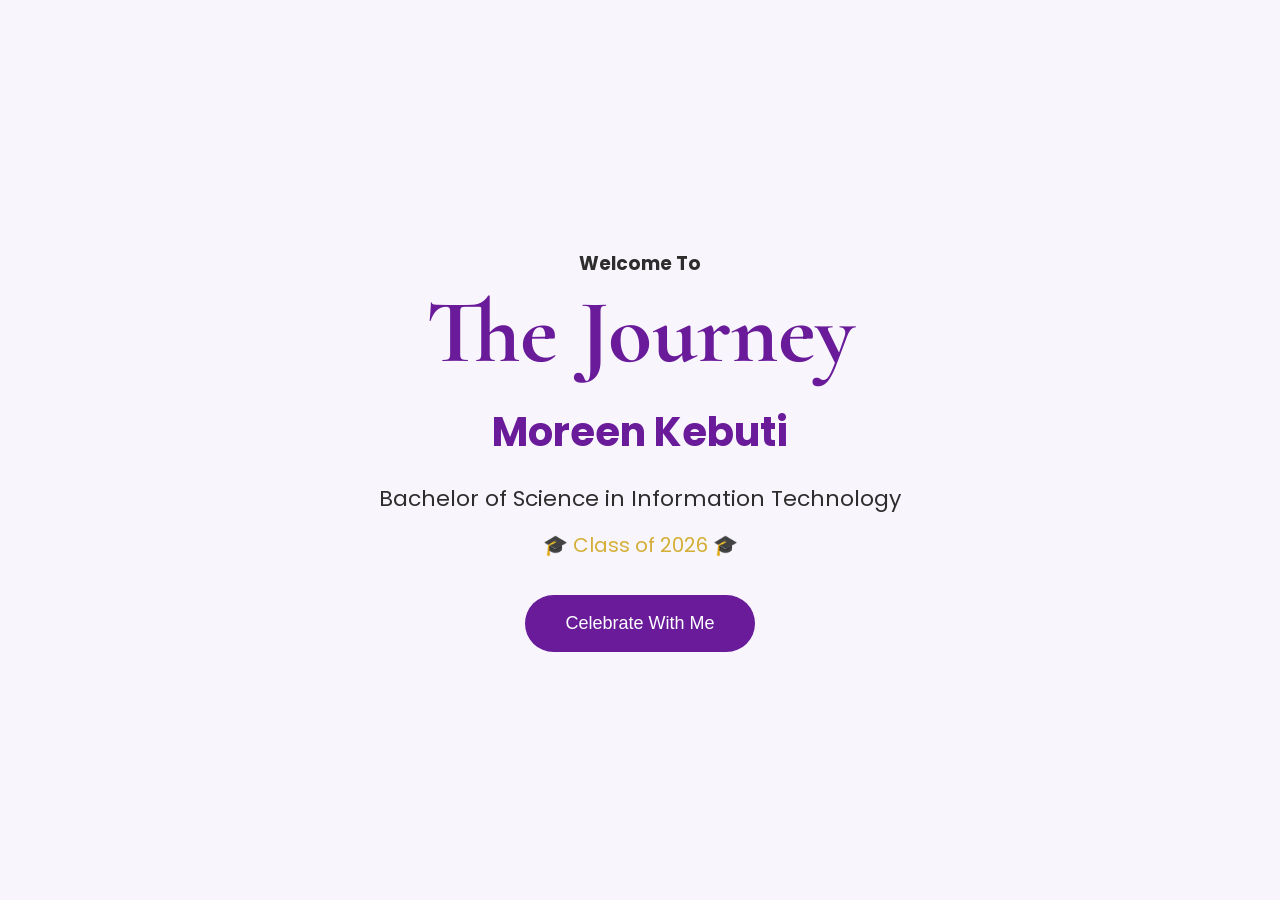
==== index.html @ d780f1f3 "Created hero section and added initial styling" ====
<!DOCTYPE html>
<html lang="en">

<head>

    <meta charset="UTF-8">

    <meta name="viewport"
          content="width=device-width, initial-scale=1.0">

    <title>kebuti Moreen | Graduation 2026</title>

    <link rel="preconnect" href="https://fonts.googleapis.com">

<link rel="preconnect" href="https://fonts.gstatic.com" crossorigin>

<link href="https://fonts.googleapis.com/css2?family=Cormorant+Garamond:wght@500;700&family=Poppins:wght@300;400;500;600&display=swap" rel="stylesheet">

    <link rel="stylesheet"
          href="css/style.css">

</head>

<body>

    <section class="hero">

        <div class="hero-content">

            <h3 class="welcome">
                Welcome To
            </h3>

            <h1 class="title">
                The Journey
            </h1>

            <h2 class="name">
                Moreen Kebuti
            </h2>

            <p class="course">
                Bachelor of Science in Information Technology
            </p>

            <p class="class">
                🎓 Class of 2026 🎓
            </p>

            <button class="btn">
                Celebrate With Me
            </button>

        </div>

    </section>

</body>

</html>
---- css/style.css ----
/* ==========================
   GOOGLE FONT (Coming Soon)
========================== */


/* ==========================
   COLORS
========================== */

:root{

    --primary:#6A1B9A;

    --secondary:#8E44AD;

    --gold:#D4AF37;

    --background:#F8F6FC;

    --text:#2D2D2D;

    --white:#FFFFFF;

}


/* ==========================
   RESET
========================== */

*{

    margin:0;

    padding:0;

    box-sizing:border-box;

}


/* ==========================
   BODY
========================== */

body{

    background:var(--background);

    color:var(--text);
    
    font-family:'Poppins',sans-serif;
}
/* ==========================
   HERO SECTION
========================== */

.hero{

    height:100vh;

    display:flex;

    justify-content:center;

    align-items:center;

    text-align:center;

}

.hero-content{

    max-width:800px;

    animation:fadeUp 1.5s ease;

}
}

.welcome{

    color:var(--gold);

    letter-spacing:3px;

    text-transform:uppercase;

    margin-bottom:15px;

}

.title{

    font-size:90px;

    color:var(--primary);

    margin-bottom:15px;

    font-family:'Cormorant Garamond',serif;

}

.name{

    font-size:40px;

    margin-bottom:20px;

    color:var(--primary);
}

.course{

    font-size:22px;

    margin-bottom:15px;

}

.class{

    font-size:20px;

    color:var(--gold);

    margin-bottom:35px;

}

.btn{

    background:var(--primary);

    color:white;

    border:none;

    padding:18px 40px;

    font-size:18px;

    border-radius:50px;

    cursor:pointer;

    transition:.4s;

}

.btn:hover{

    background:var(--gold);

    color:black;

    transform:translateY(-5px);

    box-shadow:0 15px 30px rgba(0,0,0,.15);


}
/* ==========================
   FADE IN ANIMATION
========================== */

@keyframes fadeUp{

    from{

        opacity:0;

        transform:translateY(40px);

    }

    to{

        opacity:1;

        transform:translateY(0);

    }

}
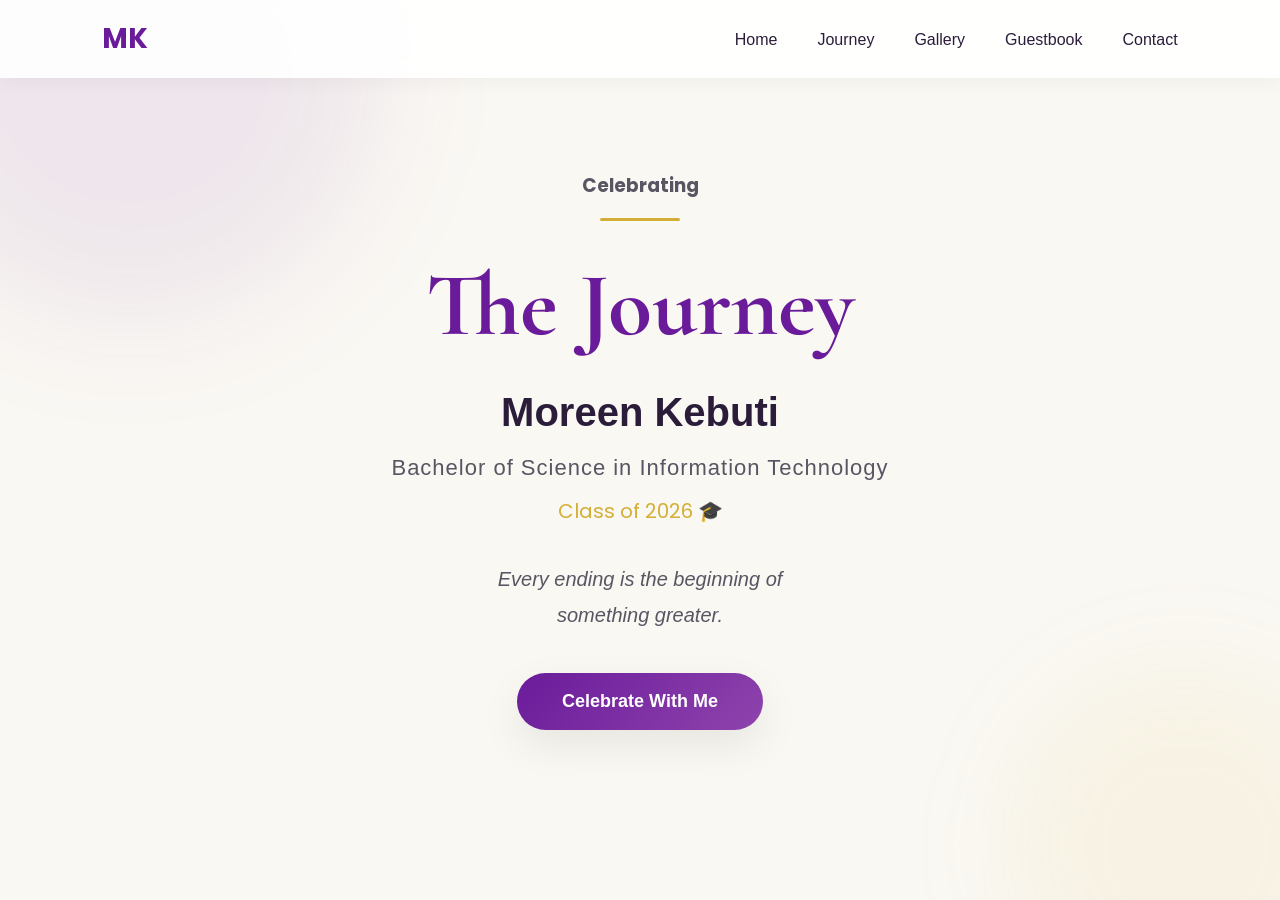
==== commit 8860a130: "Added navigation bar and smooth scrolling" ====
--- a/index.html
+++ b/index.html
@@ -22,34 +22,61 @@
 </head>
 
 <body>
+    <nav>
+
+    <div class="logo">
+        MK
+    </div>
+
+    <ul>
+
+        <li><a href="#">Home</a></li>
+
+        <li><a href="#">Journey</a></li>
+
+        <li><a href="#">Gallery</a></li>
+
+        <li><a href="#">Guestbook</a></li>
+
+        <li><a href="#">Contact</a></li>
+
+    </ul>
+
+</nav>
 
     <section class="hero">
 
         <div class="hero-content">
 
-            <h3 class="welcome">
-                Welcome To
-            </h3>
+           <h3 class="welcome">
+    Celebrating
+</h3>
 
-            <h1 class="title">
-                The Journey
-            </h1>
+<div class="line"></div>
 
-            <h2 class="name">
-                Moreen Kebuti
-            </h2>
+<h1 class="title">
+    The Journey
+</h1>
 
-            <p class="course">
-                Bachelor of Science in Information Technology
-            </p>
+<h2 class="name">
+    Moreen Kebuti
+</h2>
 
-            <p class="class">
-                🎓 Class of 2026 🎓
-            </p>
+<p class="course">
+    Bachelor of Science in Information Technology
+</p>
 
-            <button class="btn">
-                Celebrate With Me
-            </button>
+<p class="class">
+    Class of 2026 🎓
+</p>
+
+<p class="quote">
+    Every ending is the beginning of something greater.
+</p>
+
+<button class="btn">
+    Celebrate With Me
+</button>
 
         </div>
 
--- a/css/style.css
+++ b/css/style.css
@@ -7,22 +7,110 @@
    COLORS
 ========================== */
 
+/* ==========================
+   DESIGN SYSTEM
+========================== */
+html{
+
+    scroll-behavior:smooth;
+
+}
+
 :root{
 
+    /* Brand Colors */
+
     --primary:#6A1B9A;
-
     --secondary:#8E44AD;
-
     --gold:#D4AF37;
 
-    --background:#F8F6FC;
-
-    --text:#2D2D2D;
-
-    --white:#FFFFFF;
-
-}
-
+    /* Backgrounds */
+
+    --background:#FAF8F3;
+    --surface:#FFFFFF;
+
+    /* Text */
+
+    --heading:#2B1D3A;
+    --text:#5A5563;
+
+    /* Effects */
+
+    --shadow:0 15px 40px rgba(0,0,0,.08);
+
+    --radius:18px;
+
+}
+
+/* ==========================
+   NAVIGATION
+========================== */
+
+nav{
+
+    position:fixed;
+
+    top:0;
+
+    left:0;
+
+    width:100%;
+
+    background:rgba(255,255,255,.92);
+
+    backdrop-filter:blur(10px);
+
+    display:flex;
+
+    justify-content:space-between;
+
+    align-items:center;
+
+    padding:18px 8%;
+
+    z-index:1000;
+
+    box-shadow:0 2px 20px rgba(0,0,0,.05);
+
+}
+
+.logo{
+
+    font-size:28px;
+
+    font-weight:700;
+
+    color:var(--primary);
+
+}
+
+nav ul{
+
+    display:flex;
+
+    list-style:none;
+
+    gap:40px;
+
+}
+
+nav a{
+
+    text-decoration:none;
+
+    color:var(--heading);
+
+    font-weight:500;
+
+    transition:.3s;
+
+}
+
+nav a:hover{
+
+    color:var(--primary);
+
+}
 
 /* ==========================
    RESET
@@ -75,6 +163,10 @@
 
     animation:fadeUp 1.5s ease;
 
+    position:relative;
+    
+    z-index:2;v
+
 }
 }
 
@@ -96,26 +188,32 @@
 
     color:var(--primary);
 
+    margin-bottom:30px;
+
+    font-family:'Cormorant Garamond',serif;
+
+}
+
+.name{
+
+    font-size:40px;
+
+    margin-bottom:20px;
+
+    color:var(--heading);
+
+    font-weight:600;
+}
+
+.course{
+
+    font-size:22px;
+
     margin-bottom:15px;
 
-    font-family:'Cormorant Garamond',serif;
-
-}
-
-.name{
-
-    font-size:40px;
-
-    margin-bottom:20px;
-
-    color:var(--primary);
-}
-
-.course{
-
-    font-size:22px;
-
-    margin-bottom:15px;
+    font-weight:300;
+
+    letter-spacing:1px;
 
 }
 
@@ -128,59 +226,146 @@
     margin-bottom:35px;
 
 }
+.quote{
+
+    width:70%;
+
+    margin:auto;
+
+    margin-bottom:40px;
+
+    font-size:20px;
+
+    line-height:1.8;
+
+    color:var(--text);
+
+    font-style:italic;
+
+}
 
 .btn{
 
-    background:var(--primary);
+    display:inline-block;
+
+    background:linear-gradient(135deg,var(--primary),var(--secondary));
 
     color:white;
 
+    padding:18px 45px;
+
     border:none;
 
-    padding:18px 40px;
+    border-radius:50px;
 
     font-size:18px;
 
+    font-weight:600;
+
+    cursor:pointer;
+
+    transition:.4s ease;
+
+    box-shadow:var(--shadow);
+
+}
+
+.btn:hover{
+
+    background:var(--gold);
+
+    color:black;
+
+    transform:translateY(-6px);
+
+     box-shadow:0 25px 45px rgba(106,27,154,.25);
+
+
+}
+/* ==========================
+   FADE IN ANIMATION
+========================== */
+
+@keyframes fadeUp{
+
+    from{
+
+        opacity:0;
+
+        transform:translateY(40px);
+
+    }
+
+    to{
+
+        opacity:1;
+
+        transform:translateY(0);
+
+    }
+
+}
+.hero{
+
+    position:relative;
+
+    overflow:hidden;
+
+}
+
+.hero::before{
+
+    content:"";
+
+    position:absolute;
+
+    width:500px;
+
+    height:500px;
+
+    background:rgba(106,27,154,.08);
+
+    border-radius:50%;
+
+    top:-180px;
+
+    left:-120px;
+
+    filter:blur(60px);
+
+}
+
+.hero::after{
+
+    content:"";
+
+    position:absolute;
+
+    width:350px;
+
+    height:350px;
+
+    background:rgba(212,175,55,.08);
+
+    border-radius:50%;
+
+    bottom:-120px;
+
+    right:-80px;
+
+    filter:blur(50px);
+
+}
+.line{
+
+    width:80px;
+
+    height:3px;
+
+    background:var(--gold);
+
+    margin:18px auto 30px;
+
     border-radius:50px;
 
-    cursor:pointer;
-
-    transition:.4s;
-
-}
-
-.btn:hover{
-
-    background:var(--gold);
-
-    color:black;
-
-    transform:translateY(-5px);
-
-    box-shadow:0 15px 30px rgba(0,0,0,.15);
-
-
-}
-/* ==========================
-   FADE IN ANIMATION
-========================== */
-
-@keyframes fadeUp{
-
-    from{
-
-        opacity:0;
-
-        transform:translateY(40px);
-
-    }
-
-    to{
-
-        opacity:1;
-
-        transform:translateY(0);
-
-    }
-
 }
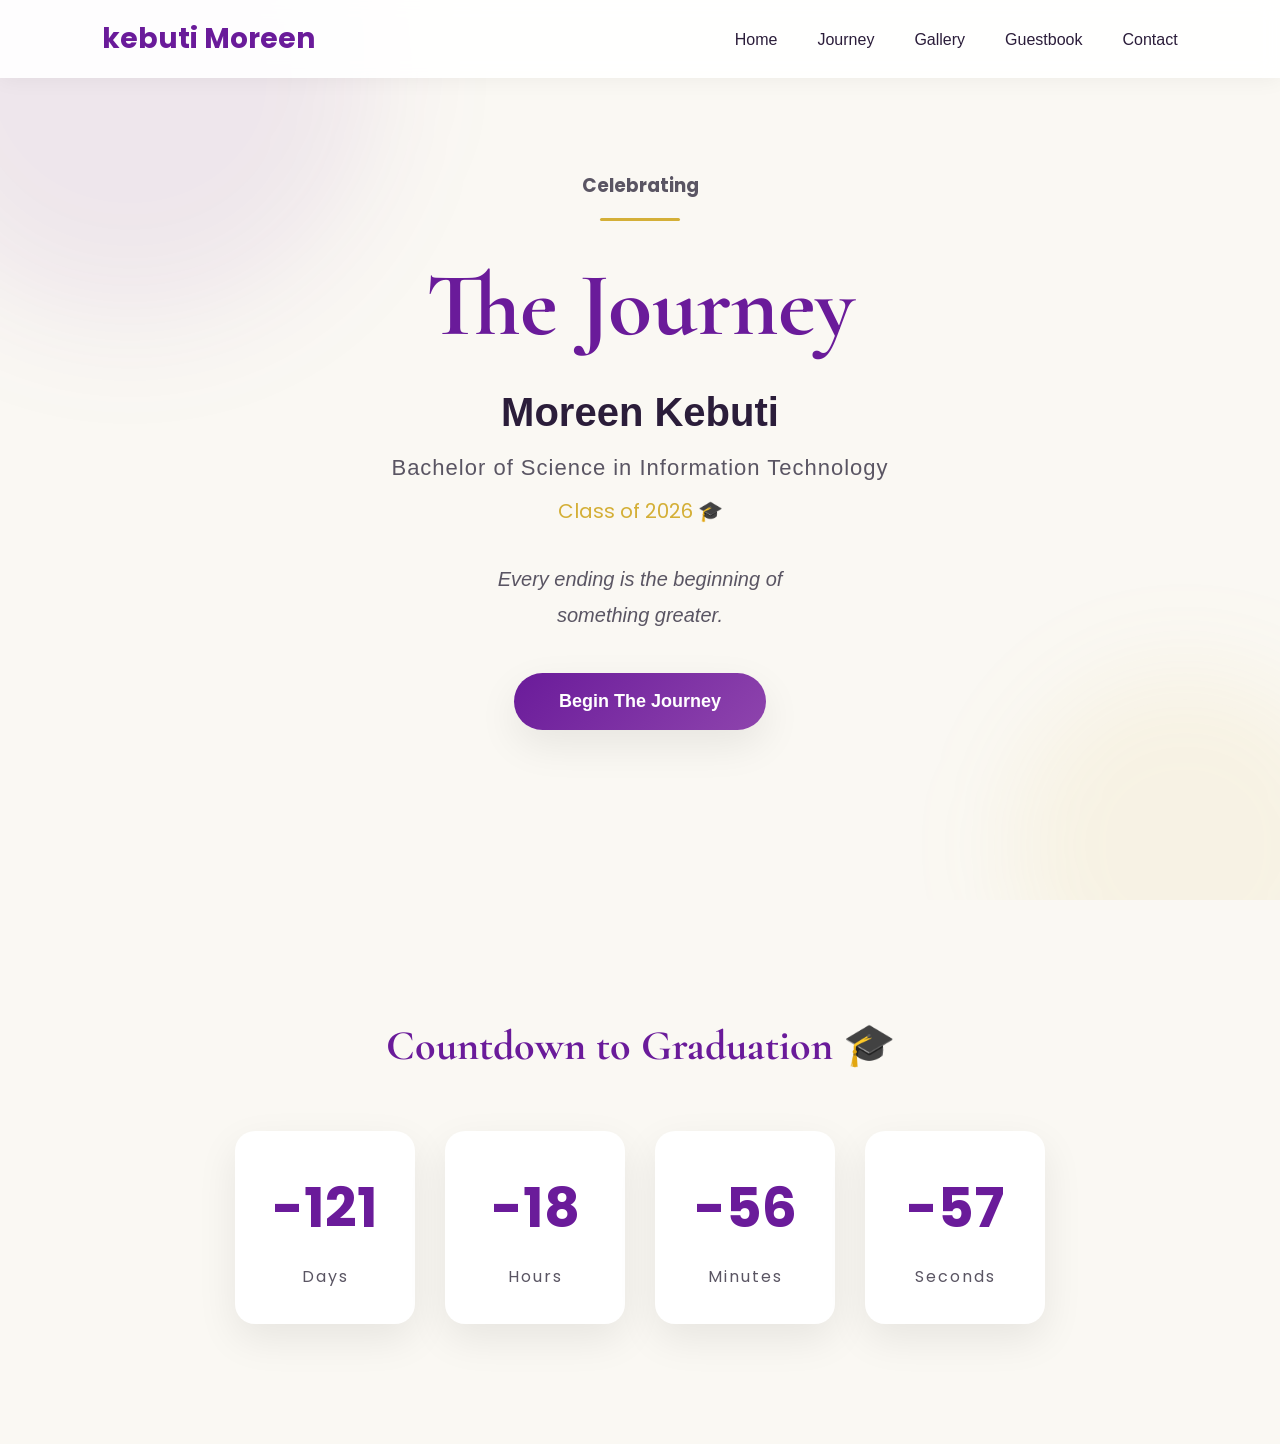
==== commit 698b3b11: "added graduation countdown" ====
--- a/index.html
+++ b/index.html
@@ -25,7 +25,7 @@
     <nav>
 
     <div class="logo">
-        MK
+        kebuti Moreen
     </div>
 
     <ul>
@@ -75,13 +75,42 @@
 </p>
 
 <button class="btn">
-    Celebrate With Me
+    Begin The Journey
 </button>
 
         </div>
 
     </section>
+    <section class="countdown" id="countdown">
 
+    <h2>Countdown to Graduation 🎓</h2>
+
+    <div class="countdown-container">
+
+        <div class="time-box">
+            <h1 id="days">00</h1>
+            <p>Days</p>
+        </div>
+
+        <div class="time-box">
+            <h1 id="hours">00</h1>
+            <p>Hours</p>
+        </div>
+
+        <div class="time-box">
+            <h1 id="minutes">00</h1>
+            <p>Minutes</p>
+        </div>
+
+        <div class="time-box">
+            <h1 id="seconds">00</h1>
+            <p>Seconds</p>
+        </div>
+
+    </div>
+
+</section>
+<script src="js/script.js"></script>
 </body>
 
 </html>
--- a/css/style.css
+++ b/css/style.css
@@ -368,4 +368,79 @@
 
     border-radius:50px;
 
-}+}/* ==========================
+   COUNTDOWN
+========================== */
+
+.countdown{
+
+    padding:120px 10%;
+
+    text-align:center;
+
+}
+
+.countdown h2{
+
+    font-size:42px;
+
+    color:var(--primary);
+
+    margin-bottom:60px;
+
+    font-family:'Cormorant Garamond',serif;
+
+}
+
+.countdown-container{
+
+    display:flex;
+
+    justify-content:center;
+
+    gap:30px;
+
+    flex-wrap:wrap;
+
+}
+
+.time-box{
+
+    width:180px;
+
+    padding:35px;
+
+    background:white;
+
+    border-radius:20px;
+
+    box-shadow:var(--shadow);
+
+    transition:.4s;
+
+}
+
+.time-box:hover{
+
+    transform:translateY(-10px);
+
+}
+
+.time-box h1{
+
+    font-size:55px;
+
+    color:var(--primary);
+
+}
+
+.time-box p{
+
+    margin-top:15px;
+
+    color:var(--text);
+
+    letter-spacing:2px;
+
+}
+
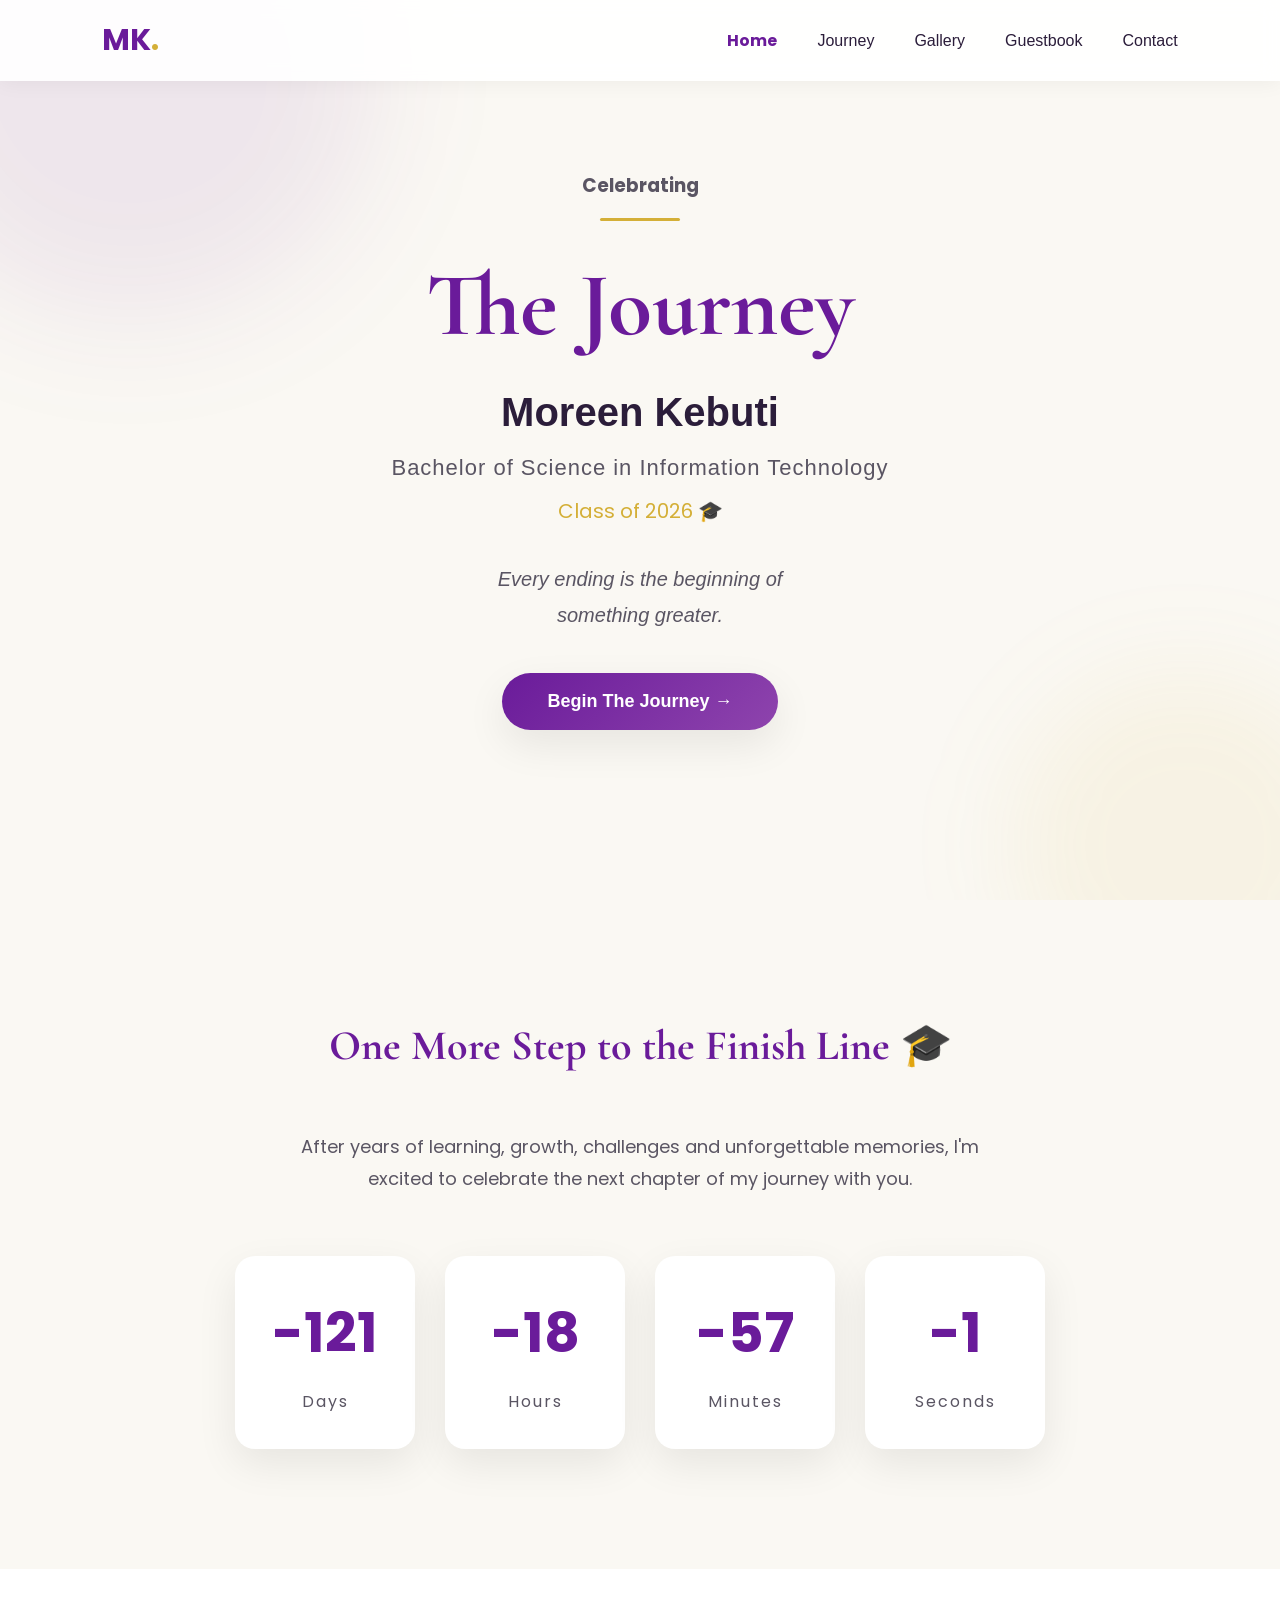
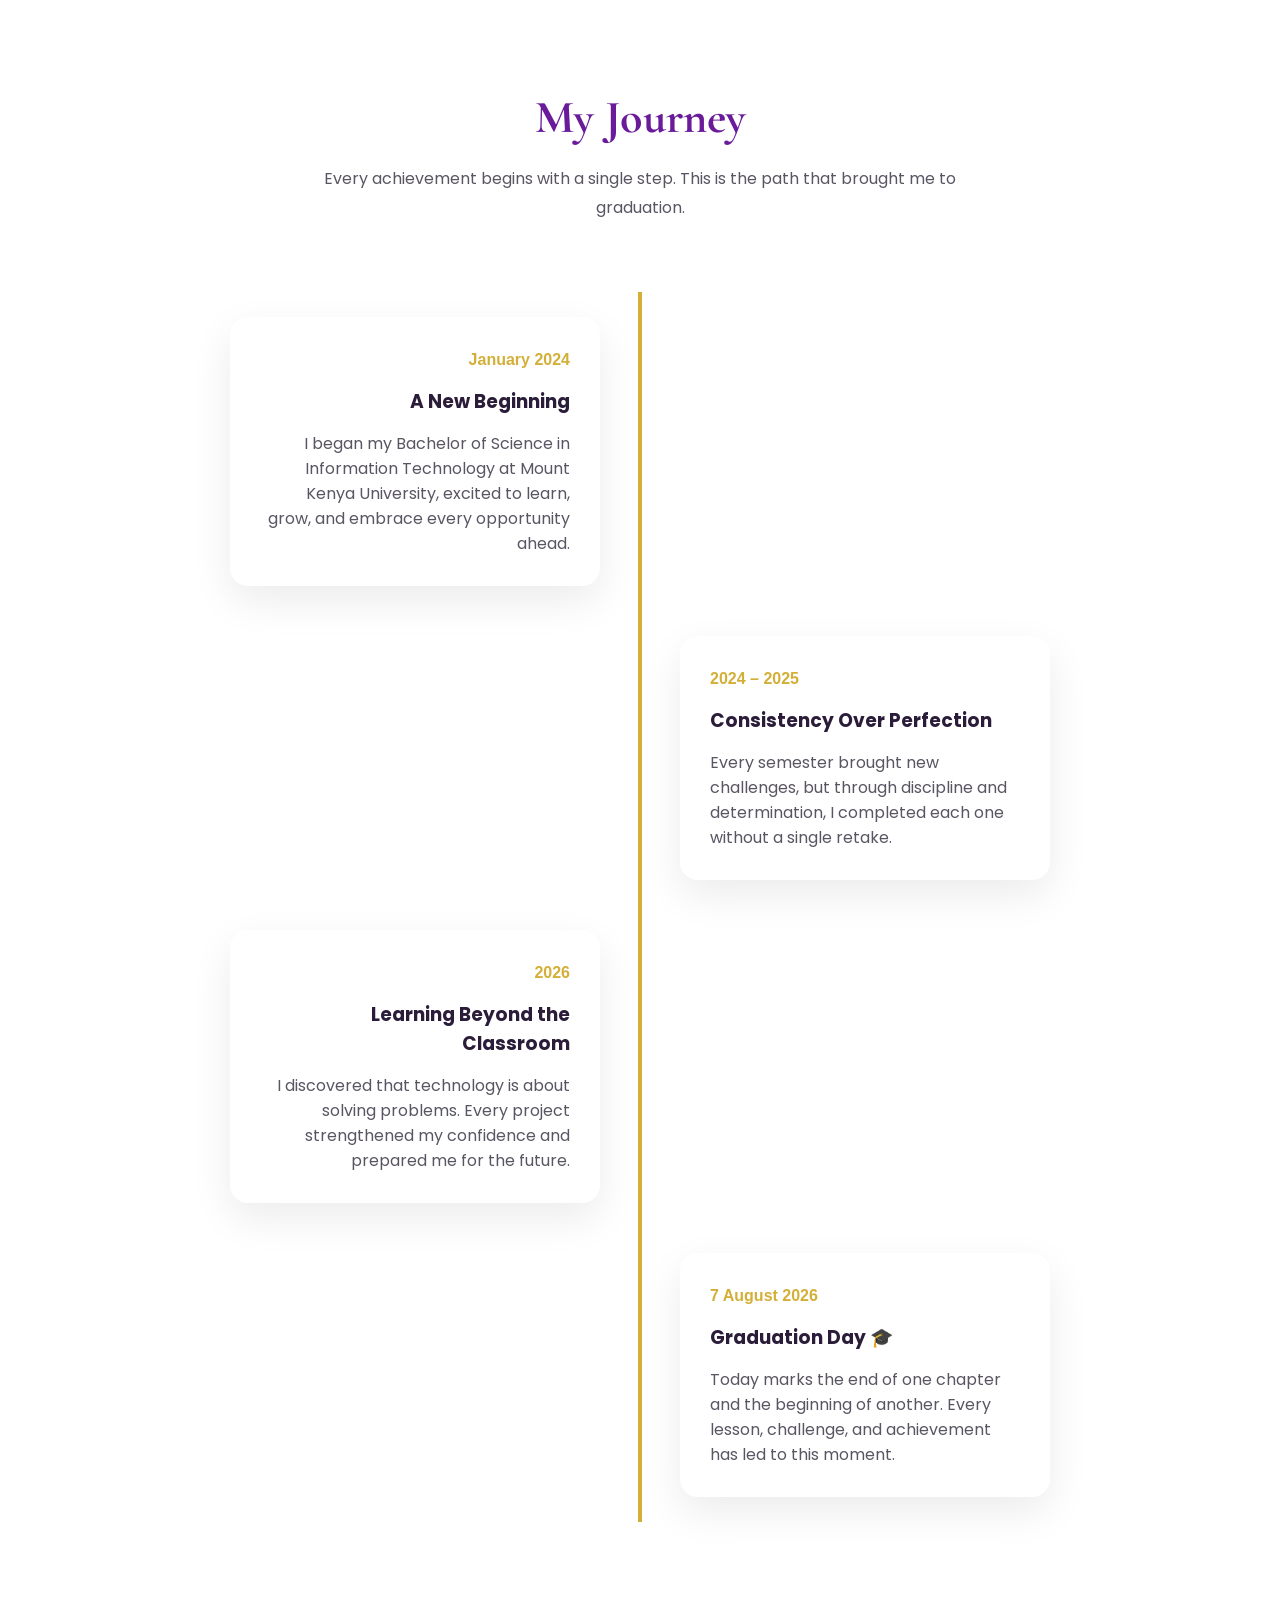
==== commit 117a0148: "added journey" ====
--- a/index.html
+++ b/index.html
@@ -25,27 +25,26 @@
     <nav>
 
     <div class="logo">
-        kebuti Moreen
+       MK<span>.</span>
     </div>
 
     <ul>
 
-        <li><a href="#">Home</a></li>
+        <li><a href="#home">Home</a></li>
 
-        <li><a href="#">Journey</a></li>
+        <li><a href="#journey">Journey</a></li>
 
-        <li><a href="#">Gallery</a></li>
+        <li><a href="#gallery">Gallery</a></li>
 
-        <li><a href="#">Guestbook</a></li>
+        <li><a href="#guestbook">Guestbook</a></li>
 
-        <li><a href="#">Contact</a></li>
+        <li><a href="#contact">Contact</a></li>
 
     </ul>
 
 </nav>
 
-    <section class="hero">
-
+<section class="hero" id="home">
         <div class="hero-content">
 
            <h3 class="welcome">
@@ -74,17 +73,21 @@
     Every ending is the beginning of something greater.
 </p>
 
-<button class="btn">
-    Begin The Journey
-</button>
-
+<a href="#countdown" class="btn">
+    Begin The Journey →
+</a>
         </div>
 
     </section>
     <section class="countdown" id="countdown">
 
-    <h2>Countdown to Graduation 🎓</h2>
+    <h2>One More Step to the Finish Line 🎓</h2>
 
+<p class="countdown-text">
+
+After years of learning, growth, challenges and unforgettable memories, I'm excited to celebrate the next chapter of my journey with you.
+
+</p>
     <div class="countdown-container">
 
         <div class="time-box">
@@ -110,6 +113,59 @@
     </div>
 
 </section>
+<section class="timeline" id="journey">
+
+    <h2>My Journey</h2>
+
+    <p class="timeline-intro">
+        Every achievement begins with a single step. This is the path that brought me to graduation.
+    </p>
+
+    <div class="timeline-container">
+
+        <div class="timeline-item">
+            <div class="timeline-content">
+                <span class="year">January 2024</span>
+                <h3>A New Beginning</h3>
+                <p>
+                    I began my Bachelor of Science in Information Technology at Mount Kenya University, excited to learn, grow, and embrace every opportunity ahead.
+                </p>
+            </div>
+        </div>
+
+        <div class="timeline-item">
+            <div class="timeline-content">
+                <span class="year">2024 – 2025</span>
+                <h3>Consistency Over Perfection</h3>
+                <p>
+                    Every semester brought new challenges, but through discipline and determination, I completed each one without a single retake.
+                </p>
+            </div>
+        </div>
+
+        <div class="timeline-item">
+            <div class="timeline-content">
+                <span class="year">2026</span>
+                <h3>Learning Beyond the Classroom</h3>
+                <p>
+                    I discovered that technology is about solving problems. Every project strengthened my confidence and prepared me for the future.
+                </p>
+            </div>
+        </div>
+
+        <div class="timeline-item">
+            <div class="timeline-content">
+                <span class="year">7 August 2026</span>
+                <h3>Graduation Day 🎓</h3>
+                <p>
+                    Today marks the end of one chapter and the beginning of another. Every lesson, challenge, and achievement has led to this moment.
+                </p>
+            </div>
+        </div>
+
+    </div>
+
+</section>
 <script src="js/script.js"></script>
 </body>
 
--- a/css/style.css
+++ b/css/style.css
@@ -248,6 +248,8 @@
 
     display:inline-block;
 
+     text-decoration:none;
+
     background:linear-gradient(135deg,var(--primary),var(--secondary));
 
     color:white;
@@ -444,3 +446,197 @@
 
 }
 
+.countdown-text{
+
+    max-width:700px;
+
+    margin:0 auto 60px;
+
+    font-size:18px;
+
+    line-height:1.8;
+
+    color:var(--text);
+
+}
+
+/* ==========================
+   TIMELINE
+========================== */
+
+.timeline{
+
+    padding:120px 10%;
+
+    background:#fff;
+
+    text-align:center;
+
+}
+
+.timeline h2{
+
+    font-size:46px;
+
+    color:var(--primary);
+
+    margin-bottom:20px;
+
+    font-family:'Cormorant Garamond',serif;
+
+}
+
+.timeline-intro{
+
+    max-width:700px;
+
+    margin:0 auto 70px;
+
+    color:var(--text);
+
+    line-height:1.8;
+
+}
+
+.timeline-container{
+
+    position:relative;
+
+    max-width:900px;
+
+    margin:auto;
+
+}
+
+.timeline-container::before{
+
+    content:"";
+
+    position:absolute;
+
+    width:4px;
+
+    background:var(--gold);
+
+    top:0;
+
+    bottom:0;
+
+    left:50%;
+
+    transform:translateX(-50%);
+
+}
+
+.timeline-item{
+
+    position:relative;
+
+    width:50%;
+
+    padding:25px 40px;
+
+}
+
+.timeline-item:nth-child(odd){
+
+    left:0;
+
+    text-align:right;
+
+}
+
+.timeline-item:nth-child(even){
+
+    left:50%;
+
+    text-align:left;
+
+}
+
+.timeline-content{
+
+    background:white;
+
+    padding:30px;
+
+    border-radius:18px;
+
+    box-shadow:var(--shadow);
+
+    transition:.4s;
+
+}
+
+.timeline-content:hover{
+
+    transform:translateY(-8px);
+
+}
+
+.year{
+
+    color:var(--gold);
+
+    font-weight:600;
+
+}
+
+.timeline-content h3{
+
+    margin:15px 0;
+
+    color:var(--heading);
+
+}
+
+/* ==========================
+   SCROLL ANIMATION
+========================== */
+
+.timeline-item{
+
+    opacity:0;
+
+    transform:translateY(60px);
+
+    transition:all .8s ease;
+
+}
+
+.timeline-item.show{
+
+    opacity:1;
+
+    transform:translateY(0);
+
+}
+
+nav a.active{
+
+    color:var(--primary);
+
+    font-weight:700;
+
+}
+
+nav a.active::after{
+
+    width:100%;
+
+}
+.logo{
+
+    font-size:30px;
+
+    font-weight:700;
+
+    color:var(--primary);
+
+}
+
+.logo span{
+
+    color:var(--gold);
+
+}
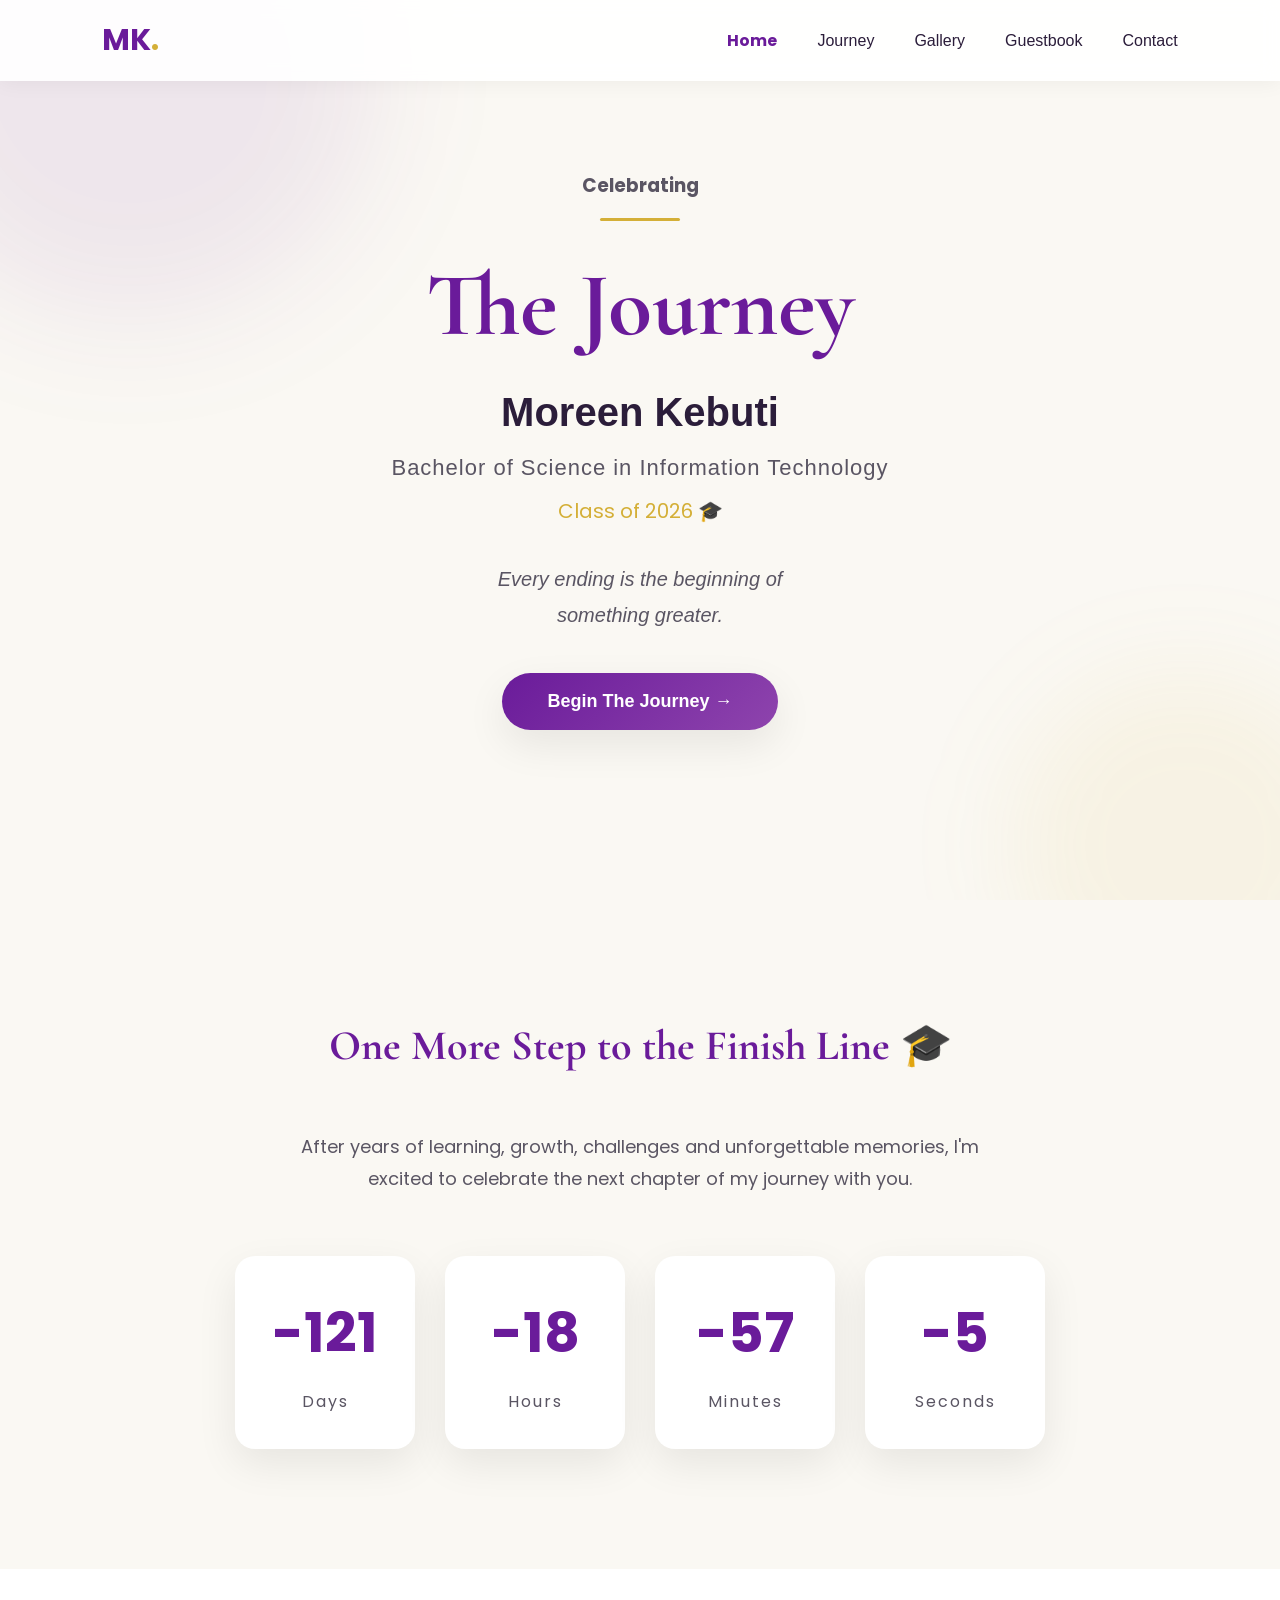
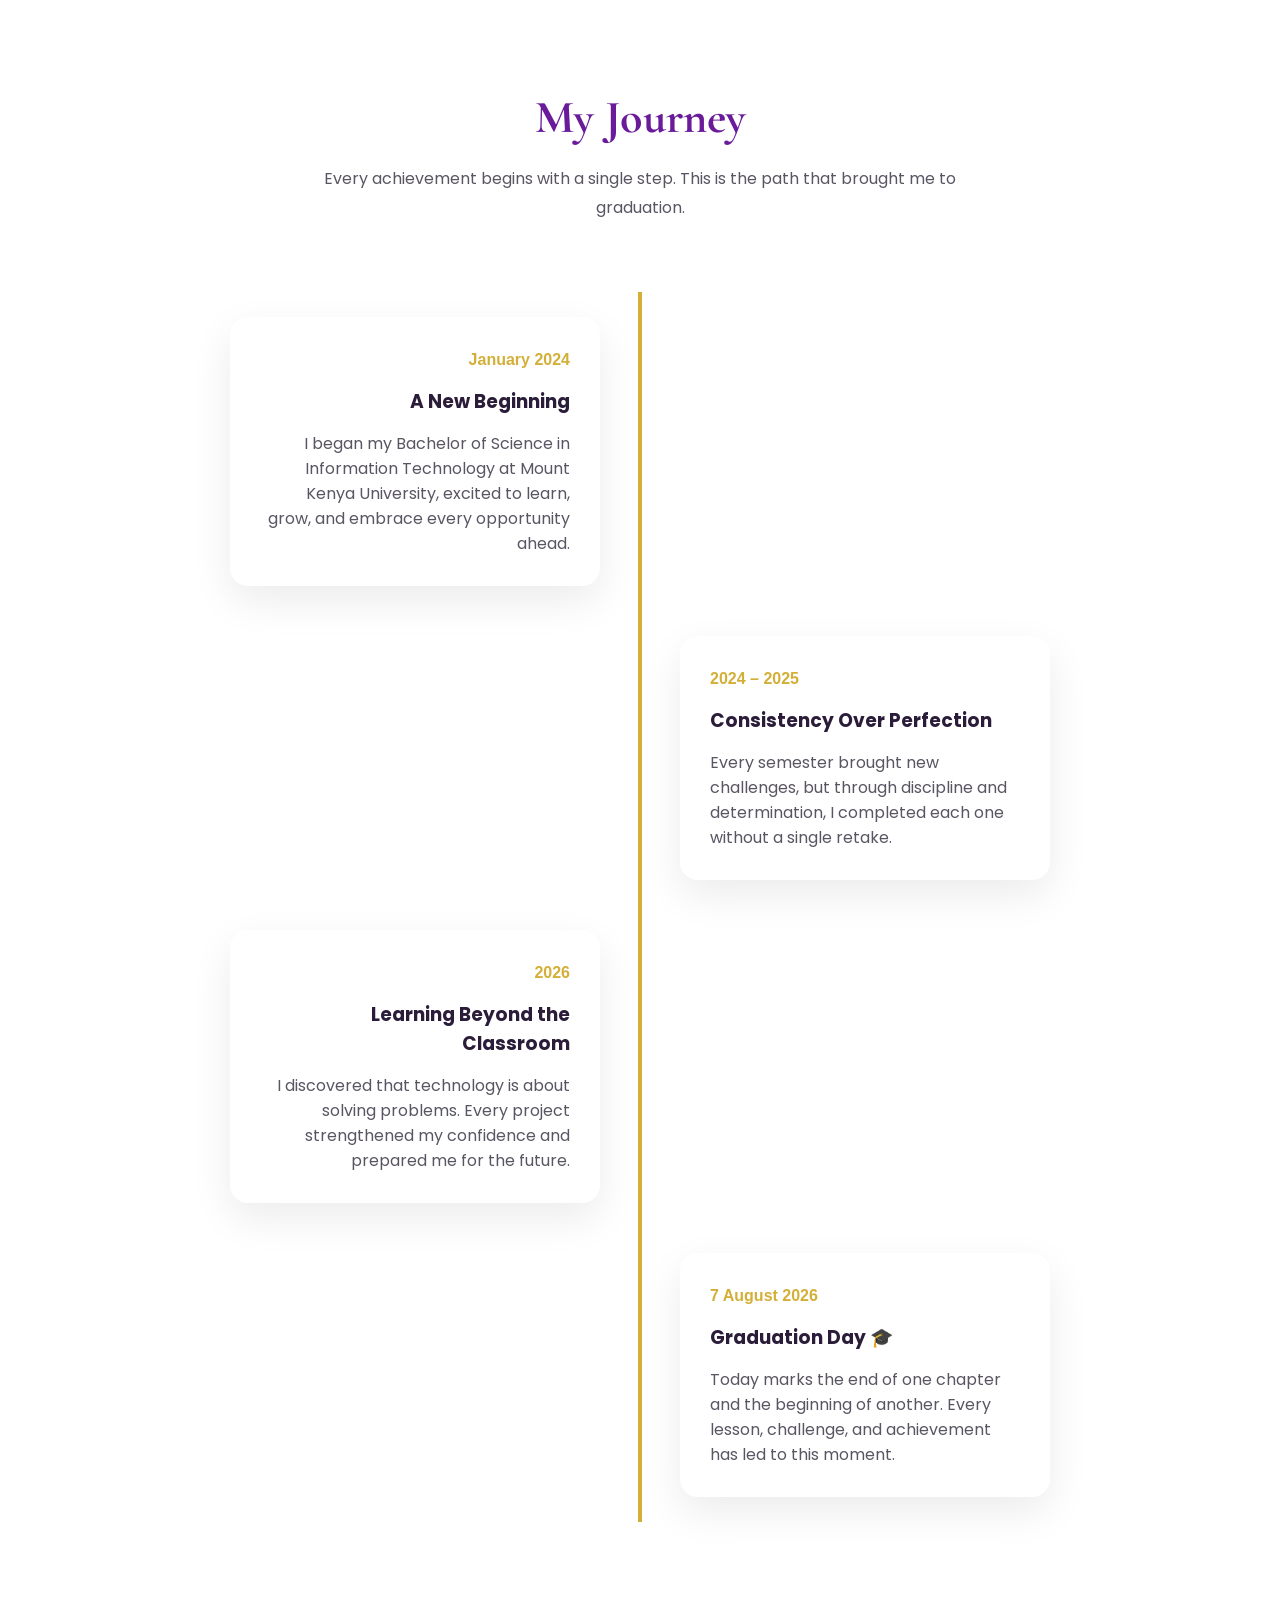
==== commit f9fbbab8: "gallery added" ====
--- a/index.html
+++ b/index.html
@@ -34,11 +34,13 @@
 
         <li><a href="#journey">Journey</a></li>
 
-        <li><a href="#gallery">Gallery</a></li>
+        <li><a href="gallery.html">Gallery</a></li>
 
         <li><a href="#guestbook">Guestbook</a></li>
 
         <li><a href="#contact">Contact</a></li>
+
+        
 
     </ul>
 
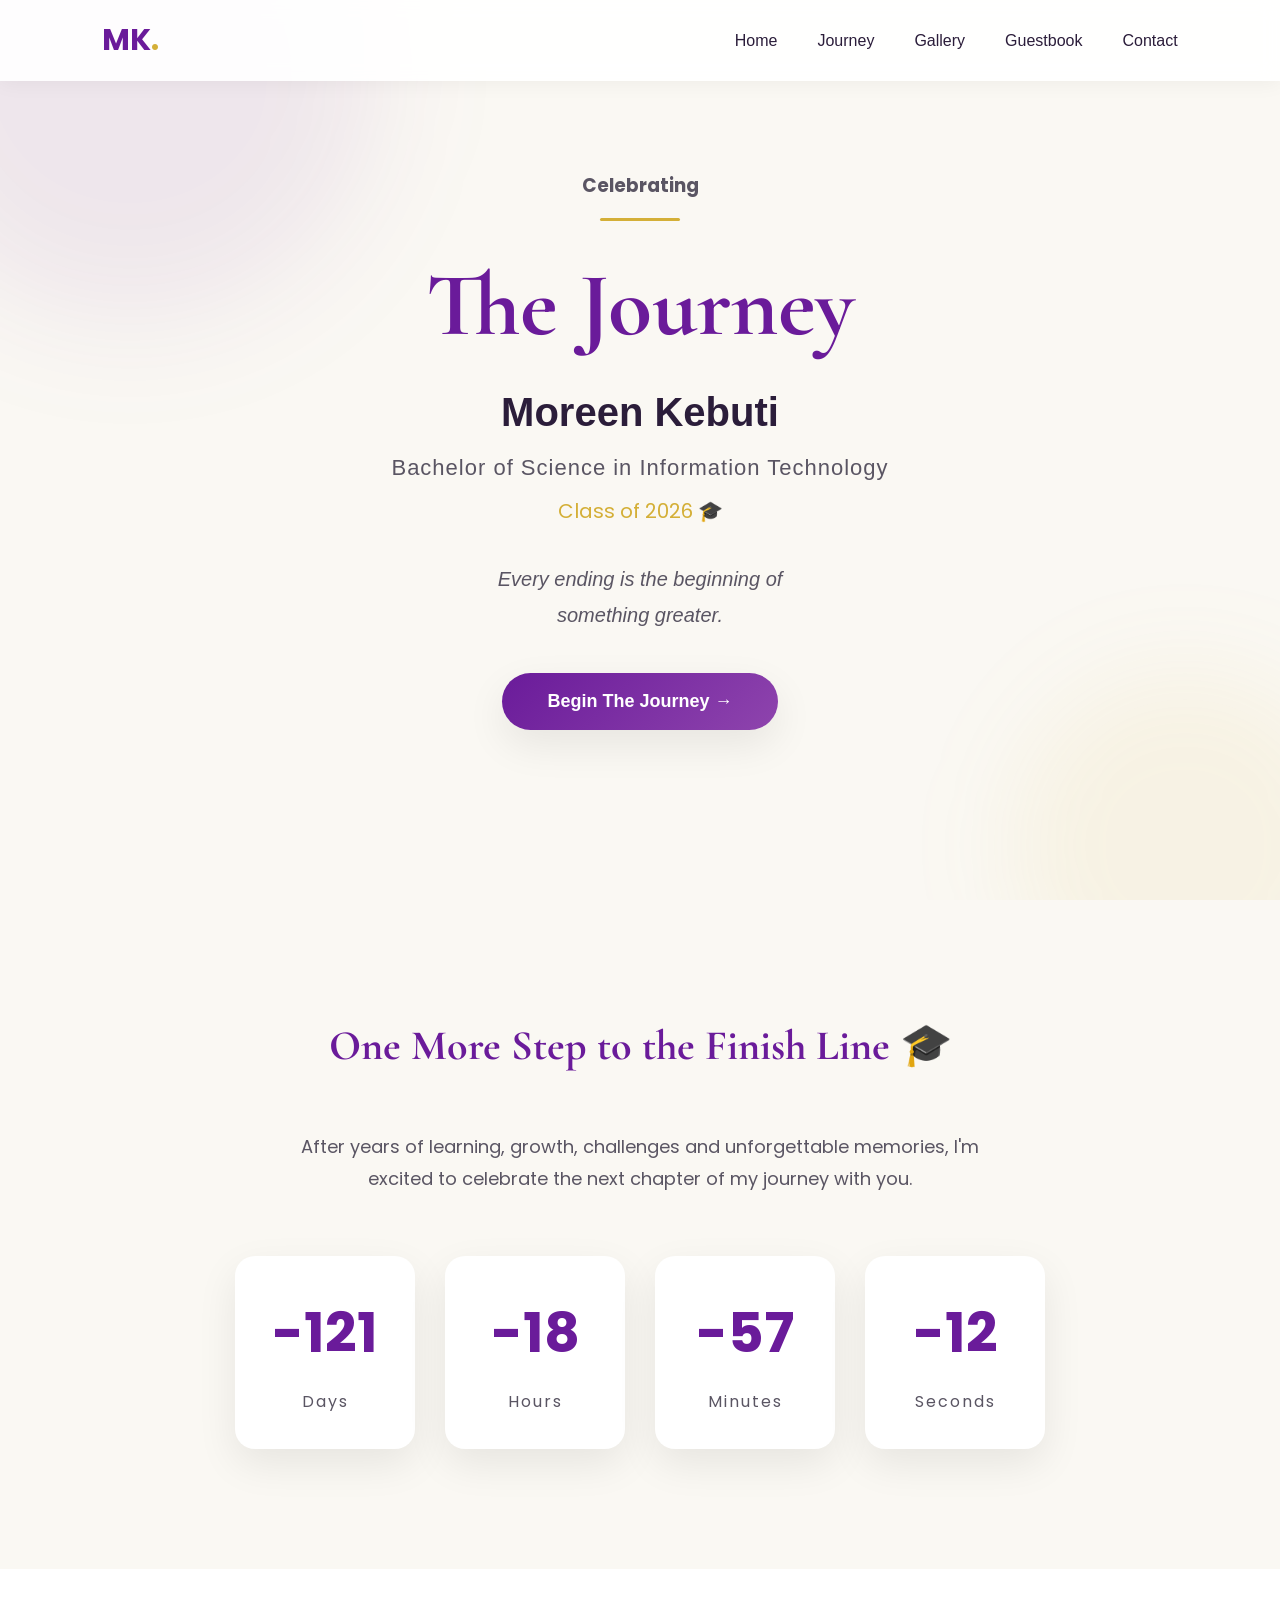
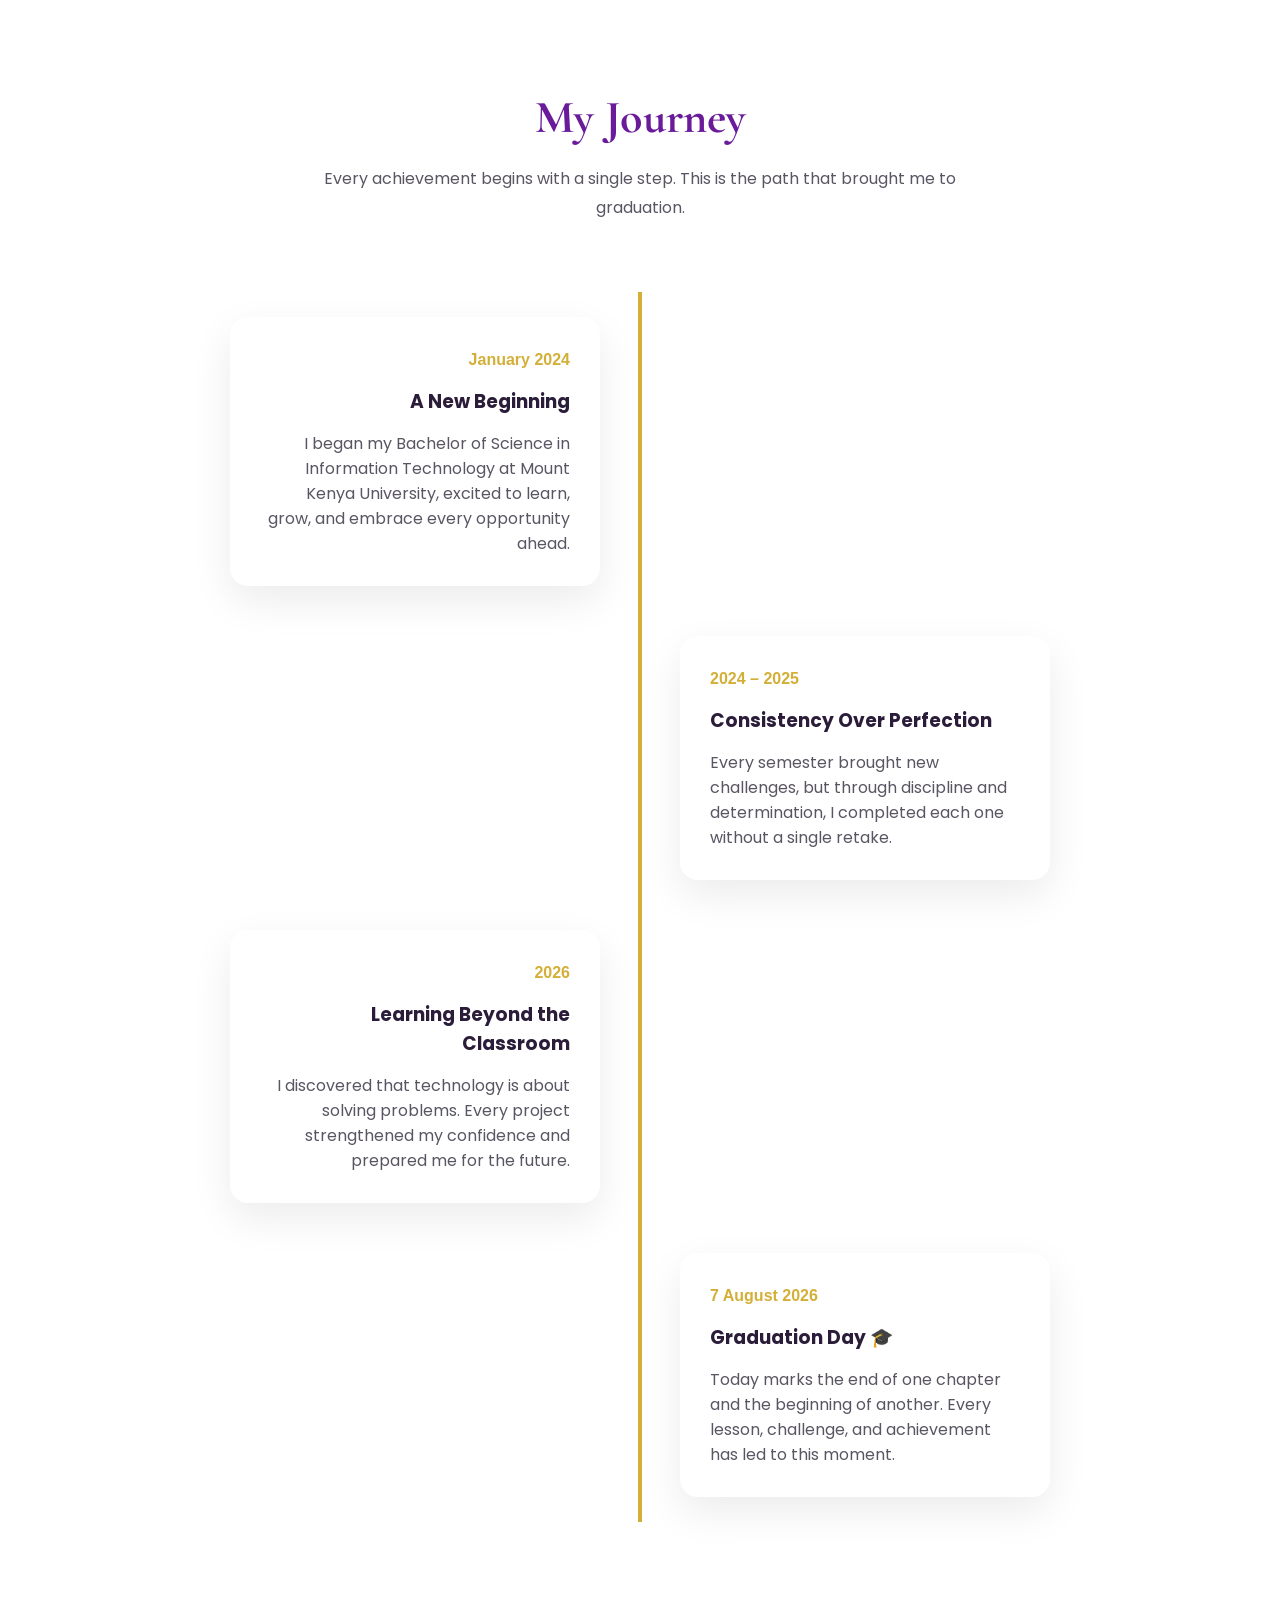
==== commit 63382d14: "ADD interactive gallery lightbox' git commit -interactive gallery lightbox" ====
--- a/index.html
+++ b/index.html
@@ -30,17 +30,16 @@
 
     <ul>
 
-        <li><a href="#home">Home</a></li>
+    <li><a href="index.html" class="active">Home</a></li>
 
-        <li><a href="#journey">Journey</a></li>
+    <li><a href="pages/journey.html">Journey</a></li>
 
-        <li><a href="gallery.html">Gallery</a></li>
+    <li><a href="pages/gallery.html">Gallery</a></li>
 
-        <li><a href="#guestbook">Guestbook</a></li>
+    <li><a href="pages/guestbook.html">Guestbook</a></li>
 
-        <li><a href="#contact">Contact</a></li>
+    <li><a href="pages/contact.html">Contact</a></li>
 
-        
 
     </ul>
 
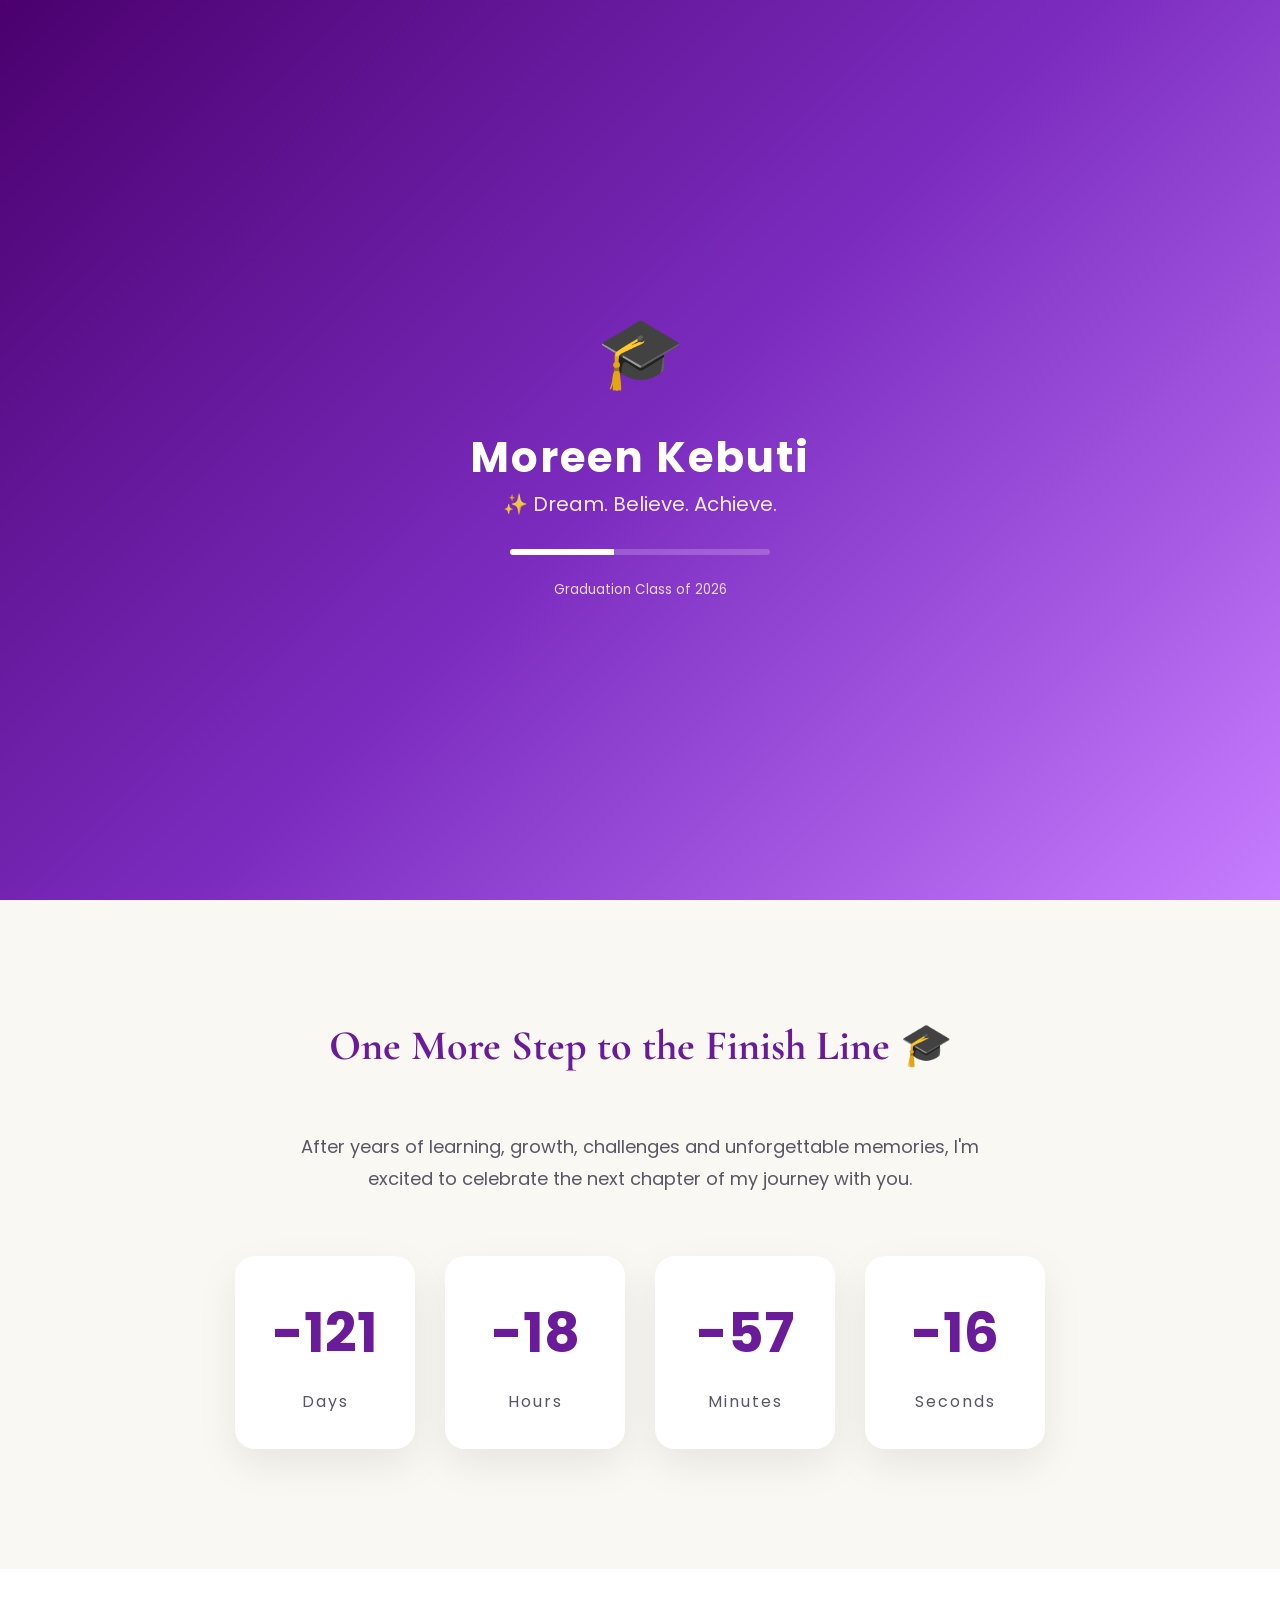
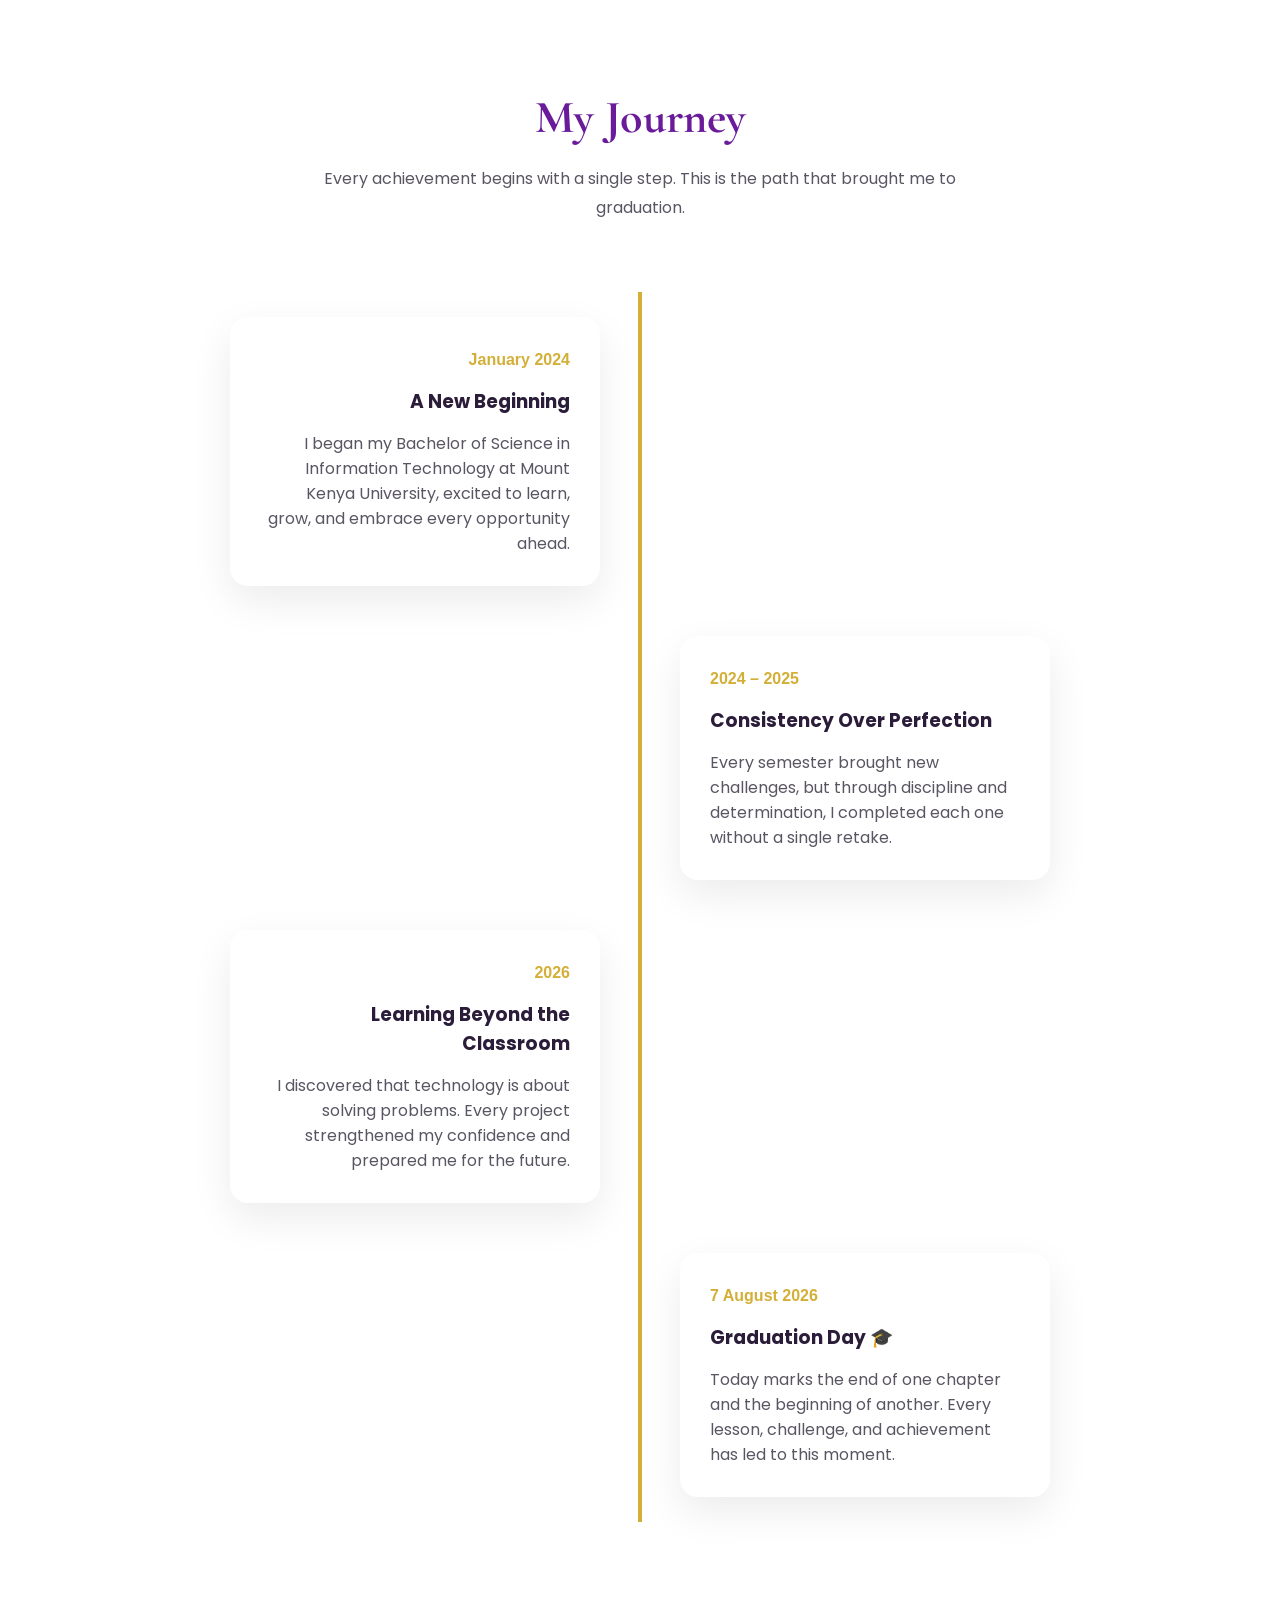
==== commit eaea4c58: "Complete Memory Wall and Next Chapter page" ====
--- a/index.html
+++ b/index.html
@@ -22,6 +22,40 @@
 </head>
 
 <body>
+<div id="loader">
+
+    <div class="loader-content">
+
+        <div class="graduation-cap">
+
+            🎓
+
+        </div>
+
+        <h1>Moreen Kebuti</h1>
+
+        <p id="loaderMessage">
+
+            Dream. Believe. Achieve.
+
+        </p>
+
+        <div class="loader-line">
+
+            <span></span>
+
+        </div>
+
+        <small>
+
+            Graduation Class of 2026
+
+        </small>
+
+    </div>
+
+</div>
+
     <nav>
 
     <div class="logo">
@@ -32,13 +66,17 @@
 
     <li><a href="index.html" class="active">Home</a></li>
 
-    <li><a href="pages/journey.html">Journey</a></li>
-
-    <li><a href="pages/gallery.html">Gallery</a></li>
-
-    <li><a href="pages/guestbook.html">Guestbook</a></li>
-
-    <li><a href="pages/contact.html">Contact</a></li>
+    <li><a href="#countdown">Journey</a></li>
+    
+    <li><a href="gallery.html">Gallery</a></li>
+
+    <li><a href="../pages/guestbook.html">Guestbook</a></li>
+
+     <li><a href="memory-wall.html">Memory Wall</a></li>
+
+     <li><a href="pages/contact.html">Contact</a></li>
+
+     <li><a href ="next-chapter.html">Next Chapter</a></li>
 
 
     </ul>
--- a/css/style.css
+++ b/css/style.css
@@ -639,4 +639,153 @@
 
     color:var(--gold);
 
+}
+
+/* ==========================
+   WEBSITE LOADER
+========================== */
+
+#loader{
+
+    position:fixed;
+
+    inset:0;
+
+    background:linear-gradient(135deg,#4B006E,#7B2CBF,#C77DFF);
+
+    display:flex;
+
+    justify-content:center;
+
+    align-items:center;
+
+    z-index:999999;
+
+    transition:opacity .8s ease,
+               visibility .8s ease;
+
+}
+
+.loader-content{
+
+    text-align:center;
+
+    color:white;
+
+}
+
+.graduation-cap{
+
+    font-size:70px;
+
+    animation:bounce 2s infinite;
+
+}
+
+.loader-content h1{
+
+    margin-top:20px;
+
+    font-size:42px;
+
+    letter-spacing:2px;
+
+}
+
+.loader-content p{
+
+    font-size:20px;
+
+    opacity:.9;
+
+    margin-bottom:30px;
+
+}
+
+.loader-line{
+
+    width:260px;
+
+    height:6px;
+
+    background:rgba(255,255,255,.2);
+
+    border-radius:30px;
+
+    overflow:hidden;
+
+    margin:auto;
+
+}
+
+.loader-line span{
+
+    display:block;
+
+    width:40%;
+
+    height:100%;
+
+    background:white;
+
+    animation:loading 1.4s infinite;
+
+}
+
+.loader-content small{
+
+    display:block;
+
+    margin-top:25px;
+
+    opacity:.8;
+
+}
+
+@keyframes loading{
+
+    0%{
+
+        transform:translateX(-120%);
+
+    }
+
+    100%{
+
+        transform:translateX(320%);
+
+    }
+
+}
+
+@keyframes bounce{
+
+    0%,100%{
+
+        transform:translateY(0);
+
+    }
+
+    50%{
+
+        transform:translateY(-12px);
+
+    }
+
+}
+
+.loader-hidden{
+
+    opacity:0;
+
+    visibility:hidden;
+
+}
+
+#loaderMessage{
+
+    transition:.4s;
+
+    min-height:30px;
+
 }
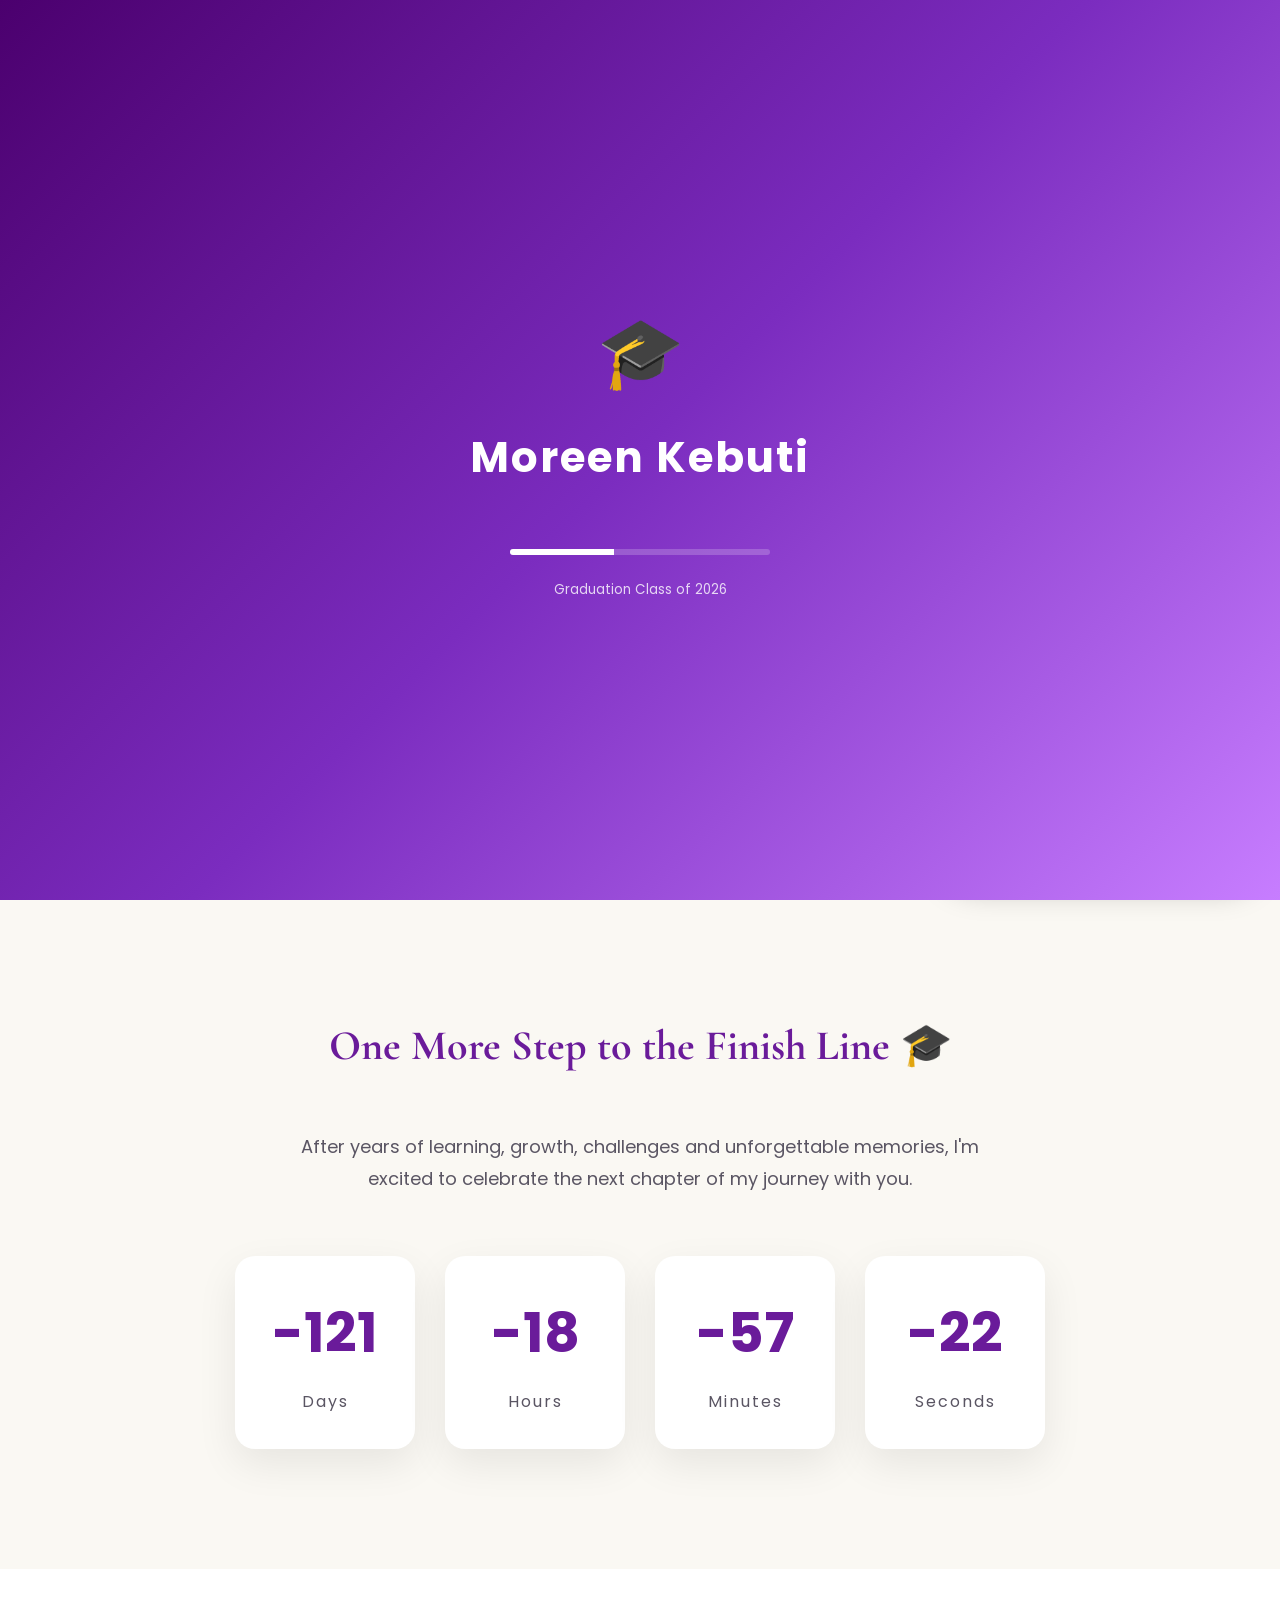
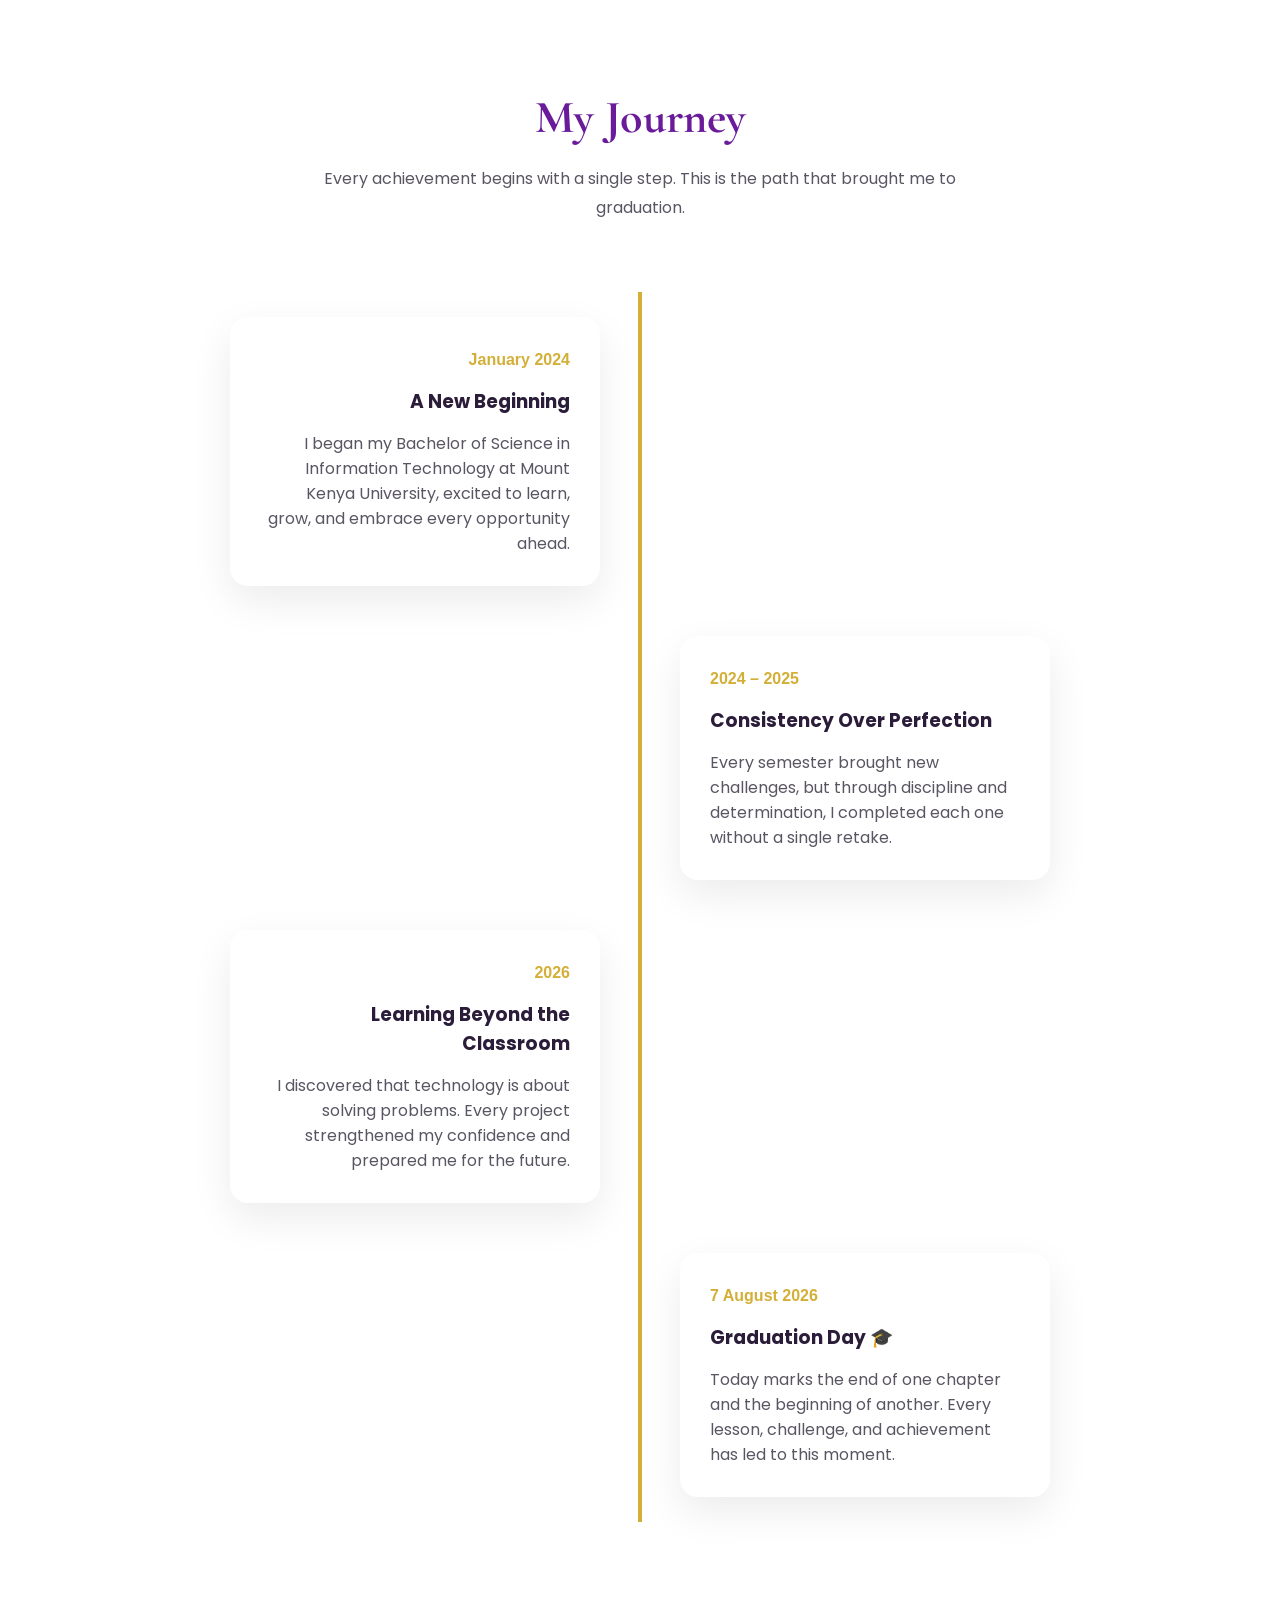
==== commit 3c05d87a: "final graduation website updates" ====
--- a/index.html
+++ b/index.html
@@ -70,11 +70,9 @@
     
     <li><a href="gallery.html">Gallery</a></li>
 
-    <li><a href="../pages/guestbook.html">Guestbook</a></li>
+    <li><a href="guestbook.html">Guestbook</a></li>
 
      <li><a href="memory-wall.html">Memory Wall</a></li>
-
-     <li><a href="pages/contact.html">Contact</a></li>
 
      <li><a href ="next-chapter.html">Next Chapter</a></li>
 
@@ -205,7 +203,34 @@
     </div>
 
 </section>
+<div class="music-player">
+<div class="equalizer" id="equalizer">
+
+    <span></span>
+    <span></span>
+    <span></span>
+    <span></span>
+
+</div>
+
+    <span class="music-title">
+
+        🎵 Graduation Theme
+
+    </span>
+
+    <button id="musicBtn">▶</button>
+
+    <audio id="bgMusic" loop>
+
+        <source src="assets/music/graduation-theme.mp3" type="audio/mpeg">
+
+    </audio>
+
+</div>
+
 <script src="js/script.js"></script>
+<script src="js/music.js"></script>
 </body>
 
 </html>
--- a/css/style.css
+++ b/css/style.css
@@ -788,4 +788,149 @@
 
     min-height:30px;
 
+}
+
+
+/* ==========================
+   MUSIC PLAYER
+========================== */
+.music-player{
+
+    position:fixed;
+    bottom:20px;
+    right:20px;
+
+    display:flex;
+    align-items:center;
+    gap:12px;
+
+    padding:12px 18px;
+
+    border-radius:50px;
+
+    background:rgba(255,255,255,.15);
+
+    backdrop-filter:blur(18px);
+
+    box-shadow:0 10px 30px rgba(0,0,0,.25);
+
+    z-index:9999;
+
+}
+
+#musicBtn{
+
+    width:50px;
+    height:50px;
+
+    border:none;
+
+    border-radius:50%;
+
+    cursor:pointer;
+
+    font-size:22px;
+
+    background:#8e44ad;
+
+    color:white;
+
+    transition:.4s;
+
+}
+
+#musicBtn.playing{
+
+    animation:pulseMusic 1.2s infinite;
+
+}
+
+@keyframes pulseMusic{
+
+    0%{
+
+        transform:scale(1);
+
+        box-shadow:0 0 0 rgba(142,68,173,.6);
+
+    }
+
+    50%{
+
+        transform:scale(1.12);
+
+        box-shadow:0 0 25px rgba(142,68,173,.8);
+
+    }
+
+    100%{
+
+        transform:scale(1);
+
+        box-shadow:0 0 0 rgba(142,68,173,.6);
+
+    }
+
+}
+
+.music-player{
+
+display:flex;
+align-items:center;
+gap:15px;
+
+}
+.equalizer{
+
+    display:flex;
+    align-items:flex-end;
+    justify-content:center;
+    gap:4px;
+
+    width:30px;
+    height:24px;
+
+}
+.equalizer span{
+
+    display:block;
+
+    width:5px;
+
+    height:10px;
+
+    background:#C084FC;
+
+    border-radius:10px;
+
+}
+
+.equalizer span:nth-child(2){
+    animation-delay:.15s;
+}
+
+.equalizer span:nth-child(3){
+    animation-delay:.30s;
+}
+
+.equalizer span:nth-child(4){
+    animation-delay:.45s;
+}
+
+@keyframes equalizer{
+
+    0%,100%{
+        height:8px;
+    }
+
+    50%{
+        height:22px;
+    }
+
+}
+
+.equalizer.active span{
+
+    animation:equalizer .8s infinite ease-in-out;
+
 }
